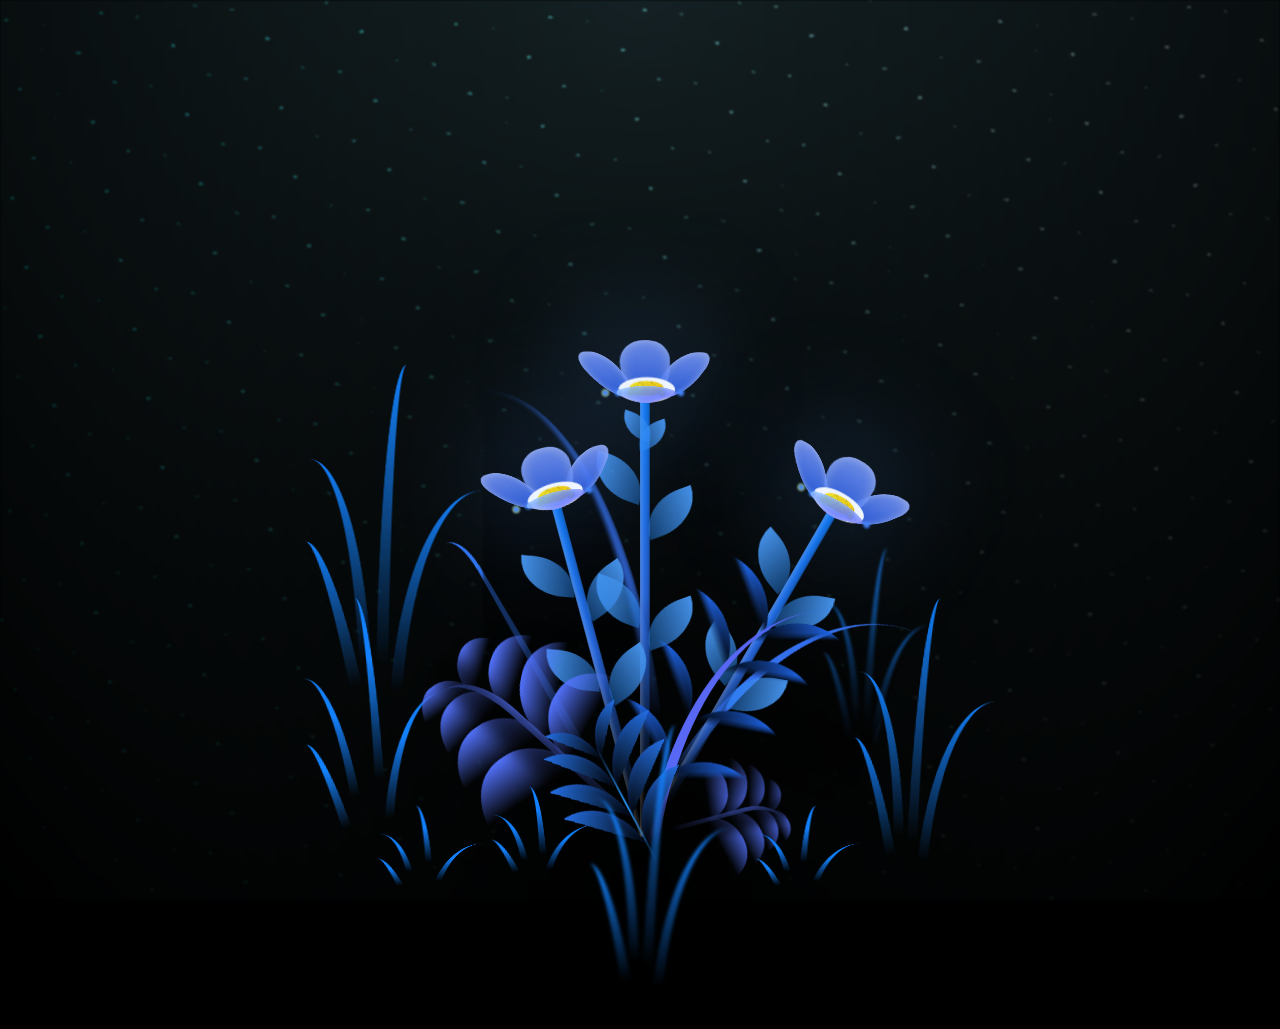
==== index.html @ fd5d9a5a "upload web" ====
<!DOCTYPE html>
<html lang="en">
<head>
    <meta charset="UTF-8">
    <meta name="viewport" content="width=device-width, initial-scale=1.0">
    <title>Flower Animation</title>
    <link rel="stylesheet" href="style.css">
</head>
<body class="not-loaded">
        <div class="night"></div>
        <div class="flowers">
          <div class="flower flower--1">
            <div class="flower__leafs flower__leafs--1">
              <div class="flower__leaf flower__leaf--1"></div>
              <div class="flower__leaf flower__leaf--2"></div>
              <div class="flower__leaf flower__leaf--3"></div>
              <div class="flower__leaf flower__leaf--4"></div>
              

              <div class="flower__white-circle"></div>
      
              <div class="flower__light flower__light--1"></div>
              <div class="flower__light flower__light--2"></div>
              <div class="flower__light flower__light--3"></div>
              <div class="flower__light flower__light--4"></div>
              <div class="flower__light flower__light--5"></div>
              <div class="flower__light flower__light--6"></div>
              <div class="flower__light flower__light--7"></div>
              <div class="flower__light flower__light--8"></div>
      
            </div>
            <div class="flower__line">
              <div class="flower__line__leaf flower__line__leaf--1"></div>
              <div class="flower__line__leaf flower__line__leaf--2"></div>
              <div class="flower__line__leaf flower__line__leaf--3"></div>
              <div class="flower__line__leaf flower__line__leaf--4"></div>
              <div class="flower__line__leaf flower__line__leaf--5"></div>
              <div class="flower__line__leaf flower__line__leaf--6"></div>
            </div>
          </div>
      
          <div class="flower flower--2">
            <div class="flower__leafs flower__leafs--2">
              <div class="flower__leaf flower__leaf--1"></div>
              <div class="flower__leaf flower__leaf--2"></div>
              <div class="flower__leaf flower__leaf--3"></div>
              <div class="flower__leaf flower__leaf--4"></div>
              <div class="flower__white-circle"></div>
      
              <div class="flower__light flower__light--1"></div>
              <div class="flower__light flower__light--2"></div>
              <div class="flower__light flower__light--3"></div>
              <div class="flower__light flower__light--4"></div>
              <div class="flower__light flower__light--5"></div>
              <div class="flower__light flower__light--6"></div>
              <div class="flower__light flower__light--7"></div>
              <div class="flower__light flower__light--8"></div>
      
            </div>
            <div class="flower__line">
              <div class="flower__line__leaf flower__line__leaf--1"></div>
              <div class="flower__line__leaf flower__line__leaf--2"></div>
              <div class="flower__line__leaf flower__line__leaf--3"></div>
              <div class="flower__line__leaf flower__line__leaf--4"></div>
            </div>
          </div>
      
          <div class="flower flower--3">
            <div class="flower__leafs flower__leafs--3">
              <div class="flower__leaf flower__leaf--1"></div>
              <div class="flower__leaf flower__leaf--2"></div>
              <div class="flower__leaf flower__leaf--3"></div>
              <div class="flower__leaf flower__leaf--4"></div>
              <div class="flower__white-circle"></div>
      
              <div class="flower__light flower__light--1"></div>
              <div class="flower__light flower__light--2"></div>
              <div class="flower__light flower__light--3"></div>
              <div class="flower__light flower__light--4"></div>
              <div class="flower__light flower__light--5"></div>
              <div class="flower__light flower__light--6"></div>
              <div class="flower__light flower__light--7"></div>
              <div class="flower__light flower__light--8"></div>
      
            </div>
            <div class="flower__line">
              <div class="flower__line__leaf flower__line__leaf--1"></div>
              <div class="flower__line__leaf flower__line__leaf--2"></div>
              <div class="flower__line__leaf flower__line__leaf--3"></div>
              <div class="flower__line__leaf flower__line__leaf--4"></div>
            </div>
          </div>
      
          <div class="grow-ans" style="--d:1.2s">
            <div class="flower__g-long">
              <div class="flower__g-long__top"></div>
              <div class="flower__g-long__bottom"></div>
            </div>
          </div>
      
          <div class="growing-grass">
            <div class="flower__grass flower__grass--1">
              <div class="flower__grass--top"></div>
              <div class="flower__grass--bottom"></div>
              <div class="flower__grass__leaf flower__grass__leaf--1"></div>
              <div class="flower__grass__leaf flower__grass__leaf--2"></div>
              <div class="flower__grass__leaf flower__grass__leaf--3"></div>
              <div class="flower__grass__leaf flower__grass__leaf--4"></div>
              <div class="flower__grass__leaf flower__grass__leaf--5"></div>
              <div class="flower__grass__leaf flower__grass__leaf--6"></div>
              <div class="flower__grass__leaf flower__grass__leaf--7"></div>
              <div class="flower__grass__leaf flower__grass__leaf--8"></div>
              <div class="flower__grass__overlay"></div>
            </div>
          </div>
      
          <div class="growing-grass">
            <div class="flower__grass flower__grass--2">
              <div class="flower__grass--top"></div>
              <div class="flower__grass--bottom"></div>
              <div class="flower__grass__leaf flower__grass__leaf--1"></div>
              <div class="flower__grass__leaf flower__grass__leaf--2"></div>
              <div class="flower__grass__leaf flower__grass__leaf--3"></div>
              <div class="flower__grass__leaf flower__grass__leaf--4"></div>
              <div class="flower__grass__leaf flower__grass__leaf--5"></div>
              <div class="flower__grass__leaf flower__grass__leaf--6"></div>
              <div class="flower__grass__leaf flower__grass__leaf--7"></div>
              <div class="flower__grass__leaf flower__grass__leaf--8"></div>
              <div class="flower__grass__overlay"></div>
            </div>
          </div>
      
          <div class="grow-ans" style="--d:2.4s">
            <div class="flower__g-right flower__g-right--1">
              <div class="leaf"></div>
            </div>
          </div>
      
          <div class="grow-ans" style="--d:2.8s">
            <div class="flower__g-right flower__g-right--2">
              <div class="leaf"></div>
            </div>
          </div>
      
          <div class="grow-ans" style="--d:2.8s">
            <div class="flower__g-front">
              <div class="flower__g-front__leaf-wrapper flower__g-front__leaf-wrapper--1">
                <div class="flower__g-front__leaf"></div>
              </div>
              <div class="flower__g-front__leaf-wrapper flower__g-front__leaf-wrapper--2">
                <div class="flower__g-front__leaf"></div>
              </div>
              <div class="flower__g-front__leaf-wrapper flower__g-front__leaf-wrapper--3">
                <div class="flower__g-front__leaf"></div>
              </div>
              <div class="flower__g-front__leaf-wrapper flower__g-front__leaf-wrapper--4">
                <div class="flower__g-front__leaf"></div>
              </div>
              <div class="flower__g-front__leaf-wrapper flower__g-front__leaf-wrapper--5">
                <div class="flower__g-front__leaf"></div>
              </div>
              <div class="flower__g-front__leaf-wrapper flower__g-front__leaf-wrapper--6">
                <div class="flower__g-front__leaf"></div>
              </div>
              <div class="flower__g-front__leaf-wrapper flower__g-front__leaf-wrapper--7">
                <div class="flower__g-front__leaf"></div>
              </div>
              <div class="flower__g-front__leaf-wrapper flower__g-front__leaf-wrapper--8">
                <div class="flower__g-front__leaf"></div>
              </div>
              <div class="flower__g-front__line"></div>
            </div>
          </div>
      
          <div class="grow-ans" style="--d:3.2s">
            <div class="flower__g-fr">
              <div class="leaf"></div>
              <div class="flower__g-fr__leaf flower__g-fr__leaf--1"></div>
              <div class="flower__g-fr__leaf flower__g-fr__leaf--2"></div>
              <div class="flower__g-fr__leaf flower__g-fr__leaf--3"></div>
              <div class="flower__g-fr__leaf flower__g-fr__leaf--4"></div>
              <div class="flower__g-fr__leaf flower__g-fr__leaf--5"></div>
              <div class="flower__g-fr__leaf flower__g-fr__leaf--6"></div>
              <div class="flower__g-fr__leaf flower__g-fr__leaf--7"></div>
              <div class="flower__g-fr__leaf flower__g-fr__leaf--8"></div>
            </div>
          </div>
      
          <div class="long-g long-g--0">
            <div class="grow-ans" style="--d:3s">
              <div class="leaf leaf--0"></div>
            </div>
            <div class="grow-ans" style="--d:2.2s">
              <div class="leaf leaf--1"></div>
            </div>
            <div class="grow-ans" style="--d:3.4s">
              <div class="leaf leaf--2"></div>
            </div>
            <div class="grow-ans" style="--d:3.6s">
              <div class="leaf leaf--3"></div>
            </div>
          </div>
      
          <div class="long-g long-g--1">
            <div class="grow-ans" style="--d:3.6s">
              <div class="leaf leaf--0"></div>
            </div>
            <div class="grow-ans" style="--d:3.8s">
              <div class="leaf leaf--1"></div>
            </div>
            <div class="grow-ans" style="--d:4s">
              <div class="leaf leaf--2"></div>
            </div>
            <div class="grow-ans" style="--d:4.2s">
              <div class="leaf leaf--3"></div>
            </div>
          </div>
      
          <div class="long-g long-g--2">
            <div class="grow-ans" style="--d:4s">
              <div class="leaf leaf--0"></div>
            </div>
            <div class="grow-ans" style="--d:4.2s">
              <div class="leaf leaf--1"></div>
            </div>
            <div class="grow-ans" style="--d:4.4s">
              <div class="leaf leaf--2"></div>
            </div>
            <div class="grow-ans" style="--d:4.6s">
              <div class="leaf leaf--3"></div>
            </div>
          </div>
      
          <div class="long-g long-g--3">
            <div class="grow-ans" style="--d:4s">
              <div class="leaf leaf--0"></div>
            </div>
            <div class="grow-ans" style="--d:4.2s">
              <div class="leaf leaf--1"></div>
            </div>
            <div class="grow-ans" style="--d:3s">
              <div class="leaf leaf--2"></div>
            </div>
            <div class="grow-ans" style="--d:3.6s">
              <div class="leaf leaf--3"></div>
            </div>
          </div>
      
          <div class="long-g long-g--4">
            <div class="grow-ans" style="--d:4s">
              <div class="leaf leaf--0"></div>
            </div>
            <div class="grow-ans" style="--d:4.2s">
              <div class="leaf leaf--1"></div>
            </div>
            <div class="grow-ans" style="--d:3s">
              <div class="leaf leaf--2"></div>
            </div>
            <div class="grow-ans" style="--d:3.6s">
              <div class="leaf leaf--3"></div>
            </div>
          </div>
      
          <div class="long-g long-g--5">
            <div class="grow-ans" style="--d:4s">
              <div class="leaf leaf--0"></div>
            </div>
            <div class="grow-ans" style="--d:4.2s">
              <div class="leaf leaf--1"></div>
            </div>
            <div class="grow-ans" style="--d:3s">
              <div class="leaf leaf--2"></div>
            </div>
            <div class="grow-ans" style="--d:3.6s">
              <div class="leaf leaf--3"></div>
            </div>
          </div>
      
          <div class="long-g long-g--6">
            <div class="grow-ans" style="--d:4.2s">
              <div class="leaf leaf--0"></div>
            </div>
            <div class="grow-ans" style="--d:4.4s">
              <div class="leaf leaf--1"></div>
            </div>
            <div class="grow-ans" style="--d:4.6s">
              <div class="leaf leaf--2"></div>
            </div>
            <div class="grow-ans" style="--d:4.8s">
              <div class="leaf leaf--3"></div>
            </div>
          </div>
      
          <div class="long-g long-g--7">
            <div class="grow-ans" style="--d:3s">
              <div class="leaf leaf--0"></div>
            </div>
            <div class="grow-ans" style="--d:3.2s">
              <div class="leaf leaf--1"></div>
            </div>
            <div class="grow-ans" style="--d:3.5s">
              <div class="leaf leaf--2"></div>
            </div>
            <div class="grow-ans" style="--d:3.6s">
              <div class="leaf leaf--3"></div>
            </div>
          </div>
        </div>
        <script src="java.js"></script>
</body>
</html>
---- style.css ----
*,
*::after,
*::before {
  padding: 0;
  margin: 0;
  box-sizing: border-box;
}

:root {
  --dark-color: #000;
}

body {
  display: flex;
  align-items: flex-end;
  justify-content: center;
  min-height: 100vh;
  background-color: var(--dark-color);
  overflow: hidden;
  perspective: 1000px;
}


.night {
  position: fixed;
  left: 50%;
  top: 0;
  transform: translateX(-50%);
  width: 100%;
  height: 100%;
  filter: blur(0.1vmin);
  background-image: radial-gradient(ellipse at top, transparent 0%, var(--dark-color)), radial-gradient(ellipse at bottom, var(--dark-color), rgba(145, 233, 255, 0.2)), repeating-linear-gradient(220deg, black 0px, black 19px, transparent 19px, transparent 22px), repeating-linear-gradient(189deg, black 0px, black 19px, transparent 19px, transparent 22px), repeating-linear-gradient(148deg, black 0px, black 19px, transparent 19px, transparent 22px), linear-gradient(90deg, #00fffa, #f0f0f0);
}
.flowers {
  position: relative;
  transform: scale(0.7);
}

.flower {
  position: absolute;
  bottom: 10vmin;
  transform-origin: bottom center;
  z-index: 10;
  --fl-speed: 0.8s;
}
.flower--1 {
  animation: moving-flower-1 4s linear infinite;
}
.flower--1 .flower__line {
  height: 70vmin;
  animation-delay: 0.3s;
}
.flower--1 .flower__line__leaf--1 {
  animation: blooming-leaf-right var(--fl-speed) 1.6s backwards;
}
.flower--1 .flower__line__leaf--2 {
  animation: blooming-leaf-right var(--fl-speed) 1.4s backwards;
}
.flower--1 .flower__line__leaf--3 {
  animation: blooming-leaf-left var(--fl-speed) 1.2s backwards;
}
.flower--1 .flower__line__leaf--4 {
  animation: blooming-leaf-left var(--fl-speed) 1s backwards;
}
.flower--1 .flower__line__leaf--5 {
  animation: blooming-leaf-right var(--fl-speed) 1.8s backwards;
}
.flower--1 .flower__line__leaf--6 {
  animation: blooming-leaf-left var(--fl-speed) 2s backwards;
}
.flower--2 {
  left: 50%;
  transform: rotate(30deg);
  animation: moving-flower-2 4s linear infinite;
}
.flower--2 .flower__line {
  height: 60vmin;
  animation-delay: 0.8s;
}
.flower--2 .flower__line__leaf--1 {
  animation: blooming-leaf-right var(--fl-speed) 1.9s backwards;
}
.flower--2 .flower__line__leaf--2 {
  animation: blooming-leaf-right var(--fl-speed) 1.7s backwards;
}
.flower--2 .flower__line__leaf--3 {
  animation: blooming-leaf-left var(--fl-speed) 1.5s backwards;
}
.flower--2 .flower__line__leaf--4 {
  animation: blooming-leaf-left var(--fl-speed) 1.3s backwards;
}
.flower--3 {
  left: 50%;
  transform: rotate(-15deg);
  animation: moving-flower-3 4s linear infinite;
}
.flower--3 .flower__line {
  animation-delay: 0.9s;
}
.flower--3 .flower__line__leaf--1 {
  animation: blooming-leaf-right var(--fl-speed) 2.5s backwards;
}
.flower--3 .flower__line__leaf--2 {
  animation: blooming-leaf-right var(--fl-speed) 2.3s backwards;
}
.flower--3 .flower__line__leaf--3 {
  animation: blooming-leaf-left var(--fl-speed) 2.1s backwards;
}
.flower--3 .flower__line__leaf--4 {
  animation: blooming-leaf-left var(--fl-speed) 1.9s backwards;
}
.flower__leafs {
  position: relative;
  animation: blooming-flower 2s backwards;
}
.flower__leafs--1 {
  animation-delay: 1.1s;
}
.flower__leafs--2 {
  animation-delay: 1.4s;
}
.flower__leafs--3 {
  animation-delay: 1.7s;
}
.flower__leafs::after {
  content: "";
  position: absolute;
  left: 0;
  top: 0;
  transform: translate(-50%, -100%);
  width: 8vmin;
  height: 8vmin;
  background-color: #5192f5;
  filter: blur(10vmin);
}
.flower__leaf {
  position: absolute;
  bottom: 0;
  left: 50%;
  width: 8vmin;
  height: 11vmin;
  border-radius: 51% 49% 47% 53%/44% 45% 55% 69%;
  background-color: #5c59ff;
  background-image: linear-gradient(to top, #275ae6, #7b99fd);
  transform-origin: bottom center;
  opacity: 0.9;
  box-shadow: inset 0 0 2vmin rgba(255, 255, 255, 0.5);
}
.flower__leaf--1 {
  transform: translate(-10%, 1%) rotateY(40deg) rotateX(-50deg);
}
.flower__leaf--2 {
  transform: translate(-50%, -4%) rotateX(40deg);
}
.flower__leaf--3 {
  transform: translate(-90%, 0%) rotateY(45deg) rotateX(50deg);
}
.flower__leaf--4 {
  width: 8vmin;
  height: 8vmin;
  transform-origin: bottom left;
  border-radius: 4vmin 10vmin 4vmin 4vmin;
  transform: translate(0%, 18%) rotateX(70deg) rotate(-43deg);
  background-image: linear-gradient(to top, #535fff, #73aefc);
  z-index: 1;
  opacity: 0.8;
}
.flower__white-circle {
  position: absolute;
  left: -3.5vmin;
  top: -3vmin;
  width: 9vmin;
  height: 4vmin;
  border-radius: 50%;
  background-color: #fff;
}
.flower__white-circle::after {
  content: "";
  position: absolute;
  left: 50%;
  top: 45%;
  transform: translate(-50%, -50%);
  width: 60%;
  height: 60%;
  border-radius: inherit;
  background-image: repeating-linear-gradient(135deg, rgba(0, 0, 0, 0.03) 0px, rgba(0, 0, 0, 0.03) 1px, transparent 1px, transparent 12px), repeating-linear-gradient(45deg, rgba(0, 0, 0, 0.03) 0px, rgba(0, 0, 0, 0.03) 1px, transparent 1px, transparent 12px), repeating-linear-gradient(67.5deg, rgba(0, 0, 0, 0.03) 0px, rgba(0, 0, 0, 0.03) 1px, transparent 1px, transparent 12px), repeating-linear-gradient(135deg, rgba(0, 0, 0, 0.03) 0px, rgba(0, 0, 0, 0.03) 1px, transparent 1px, transparent 12px), repeating-linear-gradient(45deg, rgba(0, 0, 0, 0.03) 0px, rgba(0, 0, 0, 0.03) 1px, transparent 1px, transparent 12px), repeating-linear-gradient(112.5deg, rgba(0, 0, 0, 0.03) 0px, rgba(0, 0, 0, 0.03) 1px, transparent 1px, transparent 12px), repeating-linear-gradient(112.5deg, rgba(0, 0, 0, 0.03) 0px, rgba(0, 0, 0, 0.03) 1px, transparent 1px, transparent 12px), repeating-linear-gradient(45deg, rgba(0, 0, 0, 0.03) 0px, rgba(0, 0, 0, 0.03) 1px, transparent 1px, transparent 12px), repeating-linear-gradient(22.5deg, rgba(0, 0, 0, 0.03) 0px, rgba(0, 0, 0, 0.03) 1px, transparent 1px, transparent 12px), repeating-linear-gradient(45deg, rgba(0, 0, 0, 0.03) 0px, rgba(0, 0, 0, 0.03) 1px, transparent 1px, transparent 12px), repeating-linear-gradient(22.5deg, rgba(0, 0, 0, 0.03) 0px, rgba(0, 0, 0, 0.03) 1px, transparent 1px, transparent 12px), repeating-linear-gradient(135deg, rgba(0, 0, 0, 0.03) 0px, rgba(0, 0, 0, 0.03) 1px, transparent 1px, transparent 12px), repeating-linear-gradient(157.5deg, rgba(0, 0, 0, 0.03) 0px, rgba(0, 0, 0, 0.03) 1px, transparent 1px, transparent 12px), repeating-linear-gradient(67.5deg, rgba(0, 0, 0, 0.03) 0px, rgba(0, 0, 0, 0.03) 1px, transparent 1px, transparent 12px), repeating-linear-gradient(67.5deg, rgba(0, 0, 0, 0.03) 0px, rgba(0, 0, 0, 0.03) 1px, transparent 1px, transparent 12px), linear-gradient(90deg, #ffeb12, #ffce00);
}
.flower__line {
  height: 55vmin;
  width: 1.5vmin;
  background-image: linear-gradient(to left, rgba(0, 0, 0, 0.2), transparent, rgba(255, 255, 255, 0.2)), linear-gradient(to top, transparent 10%, #2866da, #0d77f1);
  box-shadow: inset 0 0 2px rgba(0, 0, 0, 0.5);
  animation: grow-flower-tree 4s backwards;
}
.flower__line__leaf {
  --w: 7vmin;
  --h: calc(var(--w) + 2vmin);
  position: absolute;
  top: 20%;
  left: 90%;
  width: var(--w);
  height: var(--h);
  border-top-right-radius: var(--h);
  border-bottom-left-radius: var(--h);
  background-image: linear-gradient(to top, rgba(36, 137, 252, 0.4), #4490e7);
}
.flower__line__leaf--1 {
  transform: rotate(70deg) rotateY(30deg);
}
.flower__line__leaf--2 {
  top: 45%;
  transform: rotate(70deg) rotateY(30deg);
}
.flower__line__leaf--3, .flower__line__leaf--4, .flower__line__leaf--6 {
  border-top-right-radius: 0;
  border-bottom-left-radius: 0;
  border-top-left-radius: var(--h);
  border-bottom-right-radius: var(--h);
  left: -460%;
  top: 12%;
  transform: rotate(-70deg) rotateY(30deg);
}
.flower__line__leaf--4 {
  top: 40%;
}
.flower__line__leaf--5 {
  top: 0;
  transform-origin: left;
  transform: rotate(70deg) rotateY(30deg) scale(0.6);
}
.flower__line__leaf--6 {
  top: -2%;
  left: -450%;
  transform-origin: right;
  transform: rotate(-70deg) rotateY(30deg) scale(0.6);
}
.flower__light {
  position: absolute;
  bottom: 0vmin;
  width: 1vmin;
  height: 1vmin;
  background-color: #fffb00;
  border-radius: 50%;
  filter: blur(0.2vmin);
  animation: light-ans 4s linear infinite backwards;
}
.flower__light:nth-child(odd) {
  background-color: #4182fa;
}
.flower__light--1 {
  left: -2vmin;
  animation-delay: 1s;
}
.flower__light--2 {
  left: 3vmin;
  animation-delay: 0.5s;
}
.flower__light--3 {
  left: -6vmin;
  animation-delay: 0.3s;
}
.flower__light--4 {
  left: 6vmin;
  animation-delay: 0.9s;
}
.flower__light--5 {
  left: -1vmin;
  animation-delay: 1.5s;
}
.flower__light--6 {
  left: -4vmin;
  animation-delay: 3s;
}
.flower__light--7 {
  left: 3vmin;
  animation-delay: 2s;
}
.flower__light--8 {
  left: -6vmin;
  animation-delay: 3.5s;
}
.flower__grass {
  --c: #5272fd;
  --line-w: 1.5vmin;
  position: absolute;
  bottom: 12vmin;
  left: -7vmin;
  display: flex;
  flex-direction: column;
  align-items: flex-end;
  z-index: 20;
  transform-origin: bottom center;
  transform: rotate(-48deg) rotateY(40deg);
}
.flower__grass--1 {
  animation: moving-grass 2s linear infinite;
}
.flower__grass--2 {
  left: 2vmin;
  bottom: 10vmin;
  transform: scale(0.5) rotate(75deg) rotateX(10deg) rotateY(-200deg);
  opacity: 0.8;
  z-index: 0;
  animation: moving-grass--2 1.5s linear infinite;
}
.flower__grass--top {
  width: 7vmin;
  height: 10vmin;
  border-top-right-radius: 100%;
  border-right: var(--line-w) solid var(--c);
  transform-origin: bottom center;
  transform: rotate(-2deg);
}
.flower__grass--bottom {
  margin-top: -2px;
  width: var(--line-w);
  height: 25vmin;
  background-image: linear-gradient(to top, transparent, var(--c));
}
.flower__grass__leaf {
  --size: 10vmin;
  position: absolute;
  width: calc(var(--size) * 2.1);
  height: var(--size);
  border-top-left-radius: var(--size);
  border-top-right-radius: var(--size);
  background-image: linear-gradient(to top, transparent, transparent 30%, var(--c));
  z-index: 100;
}
.flower__grass__leaf--1 {
  top: -6%;
  left: 30%;
  --size: 6vmin;
  transform: rotate(-20deg);
  animation: growing-grass-ans--1 2s 2.6s backwards;
}
@keyframes growing-grass-ans--1 {
  0% {
    transform-origin: bottom left;
    transform: rotate(-20deg) scale(0);
  }
}
.flower__grass__leaf--2 {
  top: -5%;
  left: -110%;
  --size: 6vmin;
  transform: rotate(10deg);
  animation: growing-grass-ans--2 2s 2.4s linear backwards;
}
@keyframes growing-grass-ans--2 {
  0% {
    transform-origin: bottom right;
    transform: rotate(10deg) scale(0);
  }
}
.flower__grass__leaf--3 {
  top: 5%;
  left: 60%;
  --size: 8vmin;
  transform: rotate(-18deg) rotateX(-20deg);
  animation: growing-grass-ans--3 2s 2.2s linear backwards;
}
@keyframes growing-grass-ans--3 {
  0% {
    transform-origin: bottom left;
    transform: rotate(-18deg) rotateX(-20deg) scale(0);
  }
}
.flower__grass__leaf--4 {
  top: 6%;
  left: -135%;
  --size: 8vmin;
  transform: rotate(2deg);
  animation: growing-grass-ans--4 2s 2s linear backwards;
}
@keyframes growing-grass-ans--4 {
  0% {
    transform-origin: bottom right;
    transform: rotate(2deg) scale(0);
  }
}
.flower__grass__leaf--5 {
  top: 20%;
  left: 60%;
  --size: 10vmin;
  transform: rotate(-24deg) rotateX(-20deg);
  animation: growing-grass-ans--5 2s 1.8s linear backwards;
}
@keyframes growing-grass-ans--5 {
  0% {
    transform-origin: bottom left;
    transform: rotate(-24deg) rotateX(-20deg) scale(0);
  }
}
.flower__grass__leaf--6 {
  top: 22%;
  left: -180%;
  --size: 10vmin;
  transform: rotate(10deg);
  animation: growing-grass-ans--6 2s 1.6s linear backwards;
}
@keyframes growing-grass-ans--6 {
  0% {
    transform-origin: bottom right;
    transform: rotate(10deg) scale(0);
  }
}
.flower__grass__leaf--7 {
  top: 39%;
  left: 70%;
  --size: 10vmin;
  transform: rotate(-10deg);
  animation: growing-grass-ans--7 2s 1.4s linear backwards;
}
@keyframes growing-grass-ans--7 {
  0% {
    transform-origin: bottom left;
    transform: rotate(-10deg) scale(0);
  }
}
.flower__grass__leaf--8 {
  top: 40%;
  left: -215%;
  --size: 11vmin;
  transform: rotate(10deg);
  animation: growing-grass-ans--8 2s 1.2s linear backwards;
}
@keyframes growing-grass-ans--8 {
  0% {
    transform-origin: bottom right;
    transform: rotate(10deg) scale(0);
  }
}
.flower__grass__overlay {
  position: absolute;
  top: -10%;
  right: 0%;
  width: 100%;
  height: 100%;
  background-color: rgba(0, 0, 0, 0.6);
  filter: blur(1.5vmin);
  z-index: 100;
}
.flower__g-long {
  --w: 2vmin;
  --h: 6vmin;
  --c: #2e73f1;
  position: absolute;
  bottom: 10vmin;
  left: -3vmin;
  transform-origin: bottom center;
  transform: rotate(-30deg) rotateY(-20deg);
  display: flex;
  flex-direction: column;
  align-items: flex-end;
  animation: flower-g-long-ans 3s linear infinite;
}
@keyframes flower-g-long-ans {
  0%, 100% {
    transform: rotate(-30deg) rotateY(-20deg);
  }
  50% {
    transform: rotate(-32deg) rotateY(-20deg);
  }
}
.flower__g-long__top {
  top: calc(var(--h) * -1);
  width: calc(var(--w) + 1vmin);
  height: var(--h);
  border-top-right-radius: 100%;
  border-right: 0.7vmin solid var(--c);
  transform: translate(-0.7vmin, 1vmin);
}
.flower__g-long__bottom {
  width: var(--w);
  height: 50vmin;
  transform-origin: bottom center;
  background-image: linear-gradient(to top, transparent 30%, var(--c));
  box-shadow: inset 0 0 2px rgba(0, 0, 0, 0.5);
  clip-path: polygon(35% 0, 65% 1%, 100% 100%, 0% 100%);
}
.flower__g-right {
  position: absolute;
  bottom: 6vmin;
  left: -2vmin;
  transform-origin: bottom left;
  transform: rotate(20deg);
}
.flower__g-right .leaf {
  width: 30vmin;
  height: 50vmin;
  border-top-left-radius: 100%;
  border-left: 2vmin solid #346fec;
  background-image: linear-gradient(to bottom, transparent, var(--dark-color) 60%);
  mask-image: linear-gradient(to top, transparent 30%, #349ff7 60%);
}
.flower__g-right--1 {
  animation: flower-g-right-ans 2.5s linear infinite;
}
.flower__g-right--2 {
  left: 5vmin;
  transform: rotateY(-180deg);
  animation: flower-g-right-ans--2 3s linear infinite;
}
.flower__g-right--2 .leaf {
  height: 75vmin;
  filter: blur(0.3vmin);
  opacity: 0.8;
}
@keyframes flower-g-right-ans {
  0%, 100% {
    transform: rotate(20deg);
  }
  50% {
    transform: rotate(24deg) rotateX(-20deg);
  }
}
@keyframes flower-g-right-ans--2 {
  0%, 100% {
    transform: rotateY(-180deg) rotate(0deg) rotateX(-20deg);
  }
  50% {
    transform: rotateY(-180deg) rotate(6deg) rotateX(-20deg);
  }
}
.flower__g-front {
  position: absolute;
  bottom: 6vmin;
  left: 2.5vmin;
  z-index: 100;
  transform-origin: bottom center;
  transform: rotate(-28deg) rotateY(30deg) scale(1.04);
  animation: flower__g-front-ans 2s linear infinite;
}
@keyframes flower__g-front-ans {
  0%, 100% {
    transform: rotate(-28deg) rotateY(30deg) scale(1.04);
  }
  50% {
    transform: rotate(-35deg) rotateY(40deg) scale(1.04);
  }
}
.flower__g-front__line {
  width: 0.3vmin;
  height: 20vmin;
  background-image: linear-gradient(to top, transparent, #2390f5, transparent 100%);
  position: relative;
}
.flower__g-front__leaf-wrapper {
  position: absolute;
  top: 0;
  left: 0;
  transform-origin: bottom left;
  transform: rotate(10deg);
}
.flower__g-front__leaf-wrapper:nth-child(even) {
  left: 0vmin;
  transform: rotateY(-180deg) rotate(5deg);
  animation: flower__g-front__leaf-left-ans 1s ease-in backwards;
}
.flower__g-front__leaf-wrapper:nth-child(odd) {
  animation: flower__g-front__leaf-ans 1s ease-in backwards;
}
.flower__g-front__leaf-wrapper--1 {
  top: -8vmin;
  transform: scale(0.7);
  animation: flower__g-front__leaf-ans 1s 5.5s ease-in backwards !important;
}
.flower__g-front__leaf-wrapper--2 {
  top: -8vmin;
  transform: rotateY(-180deg) scale(0.7) !important;
  animation: flower__g-front__leaf-left-ans-2 1s 4.6s ease-in backwards !important;
}
.flower__g-front__leaf-wrapper--3 {
  top: -3vmin;
  animation: flower__g-front__leaf-ans 1s 4.6s ease-in backwards;
}
.flower__g-front__leaf-wrapper--4 {
  top: -3vmin;
  transform: rotateY(-180deg) scale(0.9) !important;
  animation: flower__g-front__leaf-left-ans-2 1s 4.6s ease-in backwards !important;
}
@keyframes flower__g-front__leaf-left-ans-2 {
  0% {
    transform: rotateY(-180deg) scale(0);
  }
}
.flower__g-front__leaf-wrapper--5, .flower__g-front__leaf-wrapper--6 {
  top: 2vmin;
}
.flower__g-front__leaf-wrapper--7, .flower__g-front__leaf-wrapper--8 {
  top: 6.5vmin;
}
.flower__g-front__leaf-wrapper--2 {
  animation-delay: 5.2s !important;
}
.flower__g-front__leaf-wrapper--3 {
  animation-delay: 4.9s !important;
}
.flower__g-front__leaf-wrapper--5 {
  animation-delay: 4.3s !important;
}
.flower__g-front__leaf-wrapper--6 {
  animation-delay: 4.1s !important;
}
.flower__g-front__leaf-wrapper--7 {
  animation-delay: 3.8s !important;
}
.flower__g-front__leaf-wrapper--8 {
  animation-delay: 3.5s !important;
}
@keyframes flower__g-front__leaf-ans {
  0% {
    transform: rotate(10deg) scale(0);
  }
}
@keyframes flower__g-front__leaf-left-ans {
  0% {
    transform: rotateY(-180deg) rotate(5deg) scale(0);
  }
}
.flower__g-front__leaf {
  width: 10vmin;
  height: 10vmin;
  border-radius: 100% 0% 0% 100%/100% 100% 0% 0%;
  box-shadow: inset 0 2px 1vmin rgba(44, 93, 252, 0.2);
  background-image: linear-gradient(to bottom left, transparent, var(--dark-color)), linear-gradient(to bottom right, #2471e4 50%, transparent 50%, transparent);
  -webkit-mask-image: linear-gradient(to bottom right, #2376f1 50%, transparent 50%, transparent);
  mask-image: linear-gradient(to bottom right, #3063f0 50%, transparent 50%, transparent);
}
.flower__g-fr {
  position: absolute;
  bottom: -4vmin;
  left: vmin;
  transform-origin: bottom left;
  z-index: 10;
  animation: flower__g-fr-ans 2s linear infinite;
}
@keyframes flower__g-fr-ans {
  0%, 100% {
    transform: rotate(2deg);
  }
  50% {
    transform: rotate(4deg);
  }
}
.flower__g-fr .leaf {
  width: 30vmin;
  height: 50vmin;
  border-top-left-radius: 100%;
  border-left: 2vmin solid #5868f5;
  mask-image: linear-gradient(to top, transparent 25%, #2473eb 50%);
  position: relative;
  z-index: 1;
}
.flower__g-fr__leaf {
  position: absolute;
  top: 0;
  left: 0;
  width: 10vmin;
  height: 10vmin;
  border-radius: 100% 0% 0% 100%/100% 100% 0% 0%;
  box-shadow: inset 0 2px 1vmin rgba(29, 108, 255, 0.2);
  background-image: linear-gradient(to bottom left, transparent, var(--dark-color) 98%), linear-gradient(to bottom right, #2370ff 45%, transparent 50%, transparent);
  mask-image: linear-gradient(135deg, #2155ff 40%, transparent 50%, transparent);
}
.flower__g-fr__leaf--1 {
  left: 20vmin;
  transform: rotate(45deg);
  animation: flower__g-fr-leaft-ans-1 0.5s 5.2s linear backwards;
}
@keyframes flower__g-fr-leaft-ans-1 {
  0% {
    transform-origin: left;
    transform: rotate(45deg) scale(0);
  }
}
.flower__g-fr__leaf--2 {
  left: 12vmin;
  top: -7vmin;
  transform: rotate(25deg) rotateY(-180deg);
  animation: flower__g-fr-leaft-ans-6 0.5s 5s linear backwards;
}
.flower__g-fr__leaf--3 {
  left: 15vmin;
  top: 6vmin;
  transform: rotate(55deg);
  animation: flower__g-fr-leaft-ans-5 0.5s 4.8s linear backwards;
}
.flower__g-fr__leaf--4 {
  left: 6vmin;
  top: -2vmin;
  transform: rotate(25deg) rotateY(-180deg);
  animation: flower__g-fr-leaft-ans-6 0.5s 4.6s linear backwards;
}
.flower__g-fr__leaf--5 {
  left: 10vmin;
  top: 14vmin;
  transform: rotate(55deg);
  animation: flower__g-fr-leaft-ans-5 0.5s 4.4s linear backwards;
}
@keyframes flower__g-fr-leaft-ans-5 {
  0% {
    transform-origin: left;
    transform: rotate(55deg) scale(0);
  }
}
.flower__g-fr__leaf--6 {
  left: 0vmin;
  top: 6vmin;
  transform: rotate(25deg) rotateY(-180deg);
  animation: flower__g-fr-leaft-ans-6 0.5s 4.2s linear backwards;
}
@keyframes flower__g-fr-leaft-ans-6 {
  0% {
    transform-origin: right;
    transform: rotate(25deg) rotateY(-180deg) scale(0);
  }
}
.flower__g-fr__leaf--7 {
  left: 5vmin;
  top: 22vmin;
  transform: rotate(45deg);
  animation: flower__g-fr-leaft-ans-7 0.5s 4s linear backwards;
}
@keyframes flower__g-fr-leaft-ans-7 {
  0% {
    transform-origin: left;
    transform: rotate(45deg) scale(0);
  }
}
.flower__g-fr__leaf--8 {
  left: -4vmin;
  top: 15vmin;
  transform: rotate(15deg) rotateY(-180deg);
  animation: flower__g-fr-leaft-ans-8 0.5s 3.8s linear backwards;
}
@keyframes flower__g-fr-leaft-ans-8 {
  0% {
    transform-origin: right;
    transform: rotate(15deg) rotateY(-180deg) scale(0);
  }
}

.long-g {
  position: absolute;
  bottom: 25vmin;
  left: -42vmin;
  transform-origin: bottom left;
}
.long-g--1 {
  bottom: 0vmin;
  transform: scale(0.8) rotate(-5deg);
}
.long-g--1 .leaf {
mask-image: linear-gradient(to top, transparent 40%, #2b83f7 80%) !important;
}
.long-g--1 .leaf--1 {
  --w: 5vmin;
  --h: 60vmin;
  left: -2vmin;
  transform: rotate(3deg) rotateY(-180deg);
}
.long-g--2, .long-g--3 {
  bottom: -3vmin;
  left: -35vmin;
  transform-origin: center;
  transform: scale(0.6) rotateX(60deg);
}
.long-g--2 .leaf, .long-g--3 .leaf {
  mask-image: linear-gradient(to top, transparent 50%, #2e9ffc 80%) !important;
}
.long-g--2 .leaf--1, .long-g--3 .leaf--1 {
  left: -1vmin;
  transform: rotateY(-180deg);
}
.long-g--3 {
  left: -17vmin;
  bottom: 0vmin;
}
.long-g--3 .leaf {
  mask-image: linear-gradient(to top, transparent 40%, #21a6ff 80%) !important;
}
.long-g--4 {
  left: 25vmin;
  bottom: -3vmin;
  transform-origin: center;
  transform: scale(0.6) rotateX(60deg);
}
.long-g--4 .leaf {
  mask-image: linear-gradient(to top, transparent 50%, #3876fd 80%) !important;
}
.long-g--5 {
  left: 42vmin;
  bottom: 0vmin;
  transform: scale(0.8) rotate(2deg);
}
.long-g--6 {
  left: 0vmin;
  bottom: -20vmin;
  z-index: 100;
  filter: blur(0.3vmin);
  transform: scale(0.8) rotate(2deg);
}
.long-g--7 {
  left: 35vmin;
  bottom: 20vmin;
  z-index: -1;
  filter: blur(0.3vmin);
  transform: scale(0.6) rotate(2deg);
  opacity: 0.7;
}
.long-g .leaf {
  --w: 15vmin;
  --h: 40vmin;
  --c: #1381fd;
  position: absolute;
  bottom: 0;
  width: var(--w);
  height: var(--h);
  border-top-left-radius: 100%;
  border-left: 2vmin solid var(--c);
  mask-image: linear-gradient(to top, transparent 20%, var(--dark-color));
  transform-origin: bottom center;
}
.long-g .leaf--0 {
  left: 2vmin;
  animation: leaf-ans-1 4s linear infinite;
}
.long-g .leaf--1 {
  --w: 5vmin;
  --h: 60vmin;
  animation: leaf-ans-1 4s linear infinite;
}
.long-g .leaf--2 {
  --w: 10vmin;
  --h: 40vmin;
  left: -0.5vmin;
  bottom: 5vmin;
  transform-origin: bottom left;
  transform: rotateY(-180deg);
  animation: leaf-ans-2 3s linear infinite;
}
.long-g .leaf--3 {
  --w: 5vmin;
  --h: 30vmin;
  left: -1vmin;
  bottom: 3.2vmin;
  transform-origin: bottom left;
  transform: rotate(-10deg) rotateY(-180deg);
  animation: leaf-ans-3 3s linear infinite;
}

@keyframes leaf-ans-1 {
  0%, 100% {
    transform: rotate(-5deg) scale(1);
  }
  50% {
    transform: rotate(5deg) scale(1.1);
  }
}
@keyframes leaf-ans-2 {
  0%, 100% {
    transform: rotateY(-180deg) rotate(5deg);
  }
  50% {
    transform: rotateY(-180deg) rotate(0deg) scale(1.1);
  }
}
@keyframes leaf-ans-3 {
  0%, 100% {
    transform: rotate(-10deg) rotateY(-180deg);
  }
  50% {
    transform: rotate(-20deg) rotateY(-180deg);
  }
}
.grow-ans {
  animation: grow-ans 2s var(--d) backwards;
}

@keyframes grow-ans {
  0% {
    transform: scale(0);
    opacity: 0;
  }
}
@keyframes light-ans {
  0% {
    opacity: 0;
    transform: translateY(0vmin);
  }
  25% {
    opacity: 1;
    transform: translateY(-5vmin) translateX(-2vmin);
  }
  50% {
    opacity: 1;
    transform: translateY(-15vmin) translateX(2vmin);
    filter: blur(0.2vmin);
  }
  75% {
    transform: translateY(-20vmin) translateX(-2vmin);
    filter: blur(0.2vmin);
  }
  100% {
    transform: translateY(-30vmin);
    opacity: 0;
    filter: blur(1vmin);
  }
}
@keyframes moving-flower-1 {
  0%, 100% {
    transform: rotate(2deg);
  }
  50% {
    transform: rotate(-2deg);
  }
}
@keyframes moving-flower-2 {
  0%, 100% {
    transform: rotate(18deg);
  }
  50% {
    transform: rotate(14deg);
  }
}
@keyframes moving-flower-3 {
  0%, 100% {
    transform: rotate(-18deg);
  }
  50% {
    transform: rotate(-20deg) rotateY(-10deg);
  }
}
@keyframes blooming-leaf-right {
  0% {
    transform-origin: left;
    transform: rotate(70deg) rotateY(30deg) scale(0);
  }
}
@keyframes blooming-leaf-left {
  0% {
    transform-origin: right;
    transform: rotate(-70deg) rotateY(30deg) scale(0);
  }
}
@keyframes grow-flower-tree {
  0% {
    height: 0;
    border-radius: 1vmin;
  }
}
@keyframes blooming-flower {
  0% {
    transform: scale(0);
  }
}
@keyframes moving-grass {
  0%, 100% {
    transform: rotate(-48deg) rotateY(40deg);
  }
  50% {
    transform: rotate(-50deg) rotateY(40deg);
  }
}
@keyframes moving-grass--2 {
  0%, 100% {
    transform: scale(0.5) rotate(75deg) rotateX(10deg) rotateY(-200deg);
  }
  50% {
    transform: scale(0.5) rotate(79deg) rotateX(10deg) rotateY(-200deg);
  }
}
.growing-grass {
  animation: growing-grass-ans 1s 2s backwards;
}

@keyframes growing-grass-ans {
  0% {
    transform: scale(0);
  }
}
.not-loaded * {
  animation-play-state: paused !important;
}
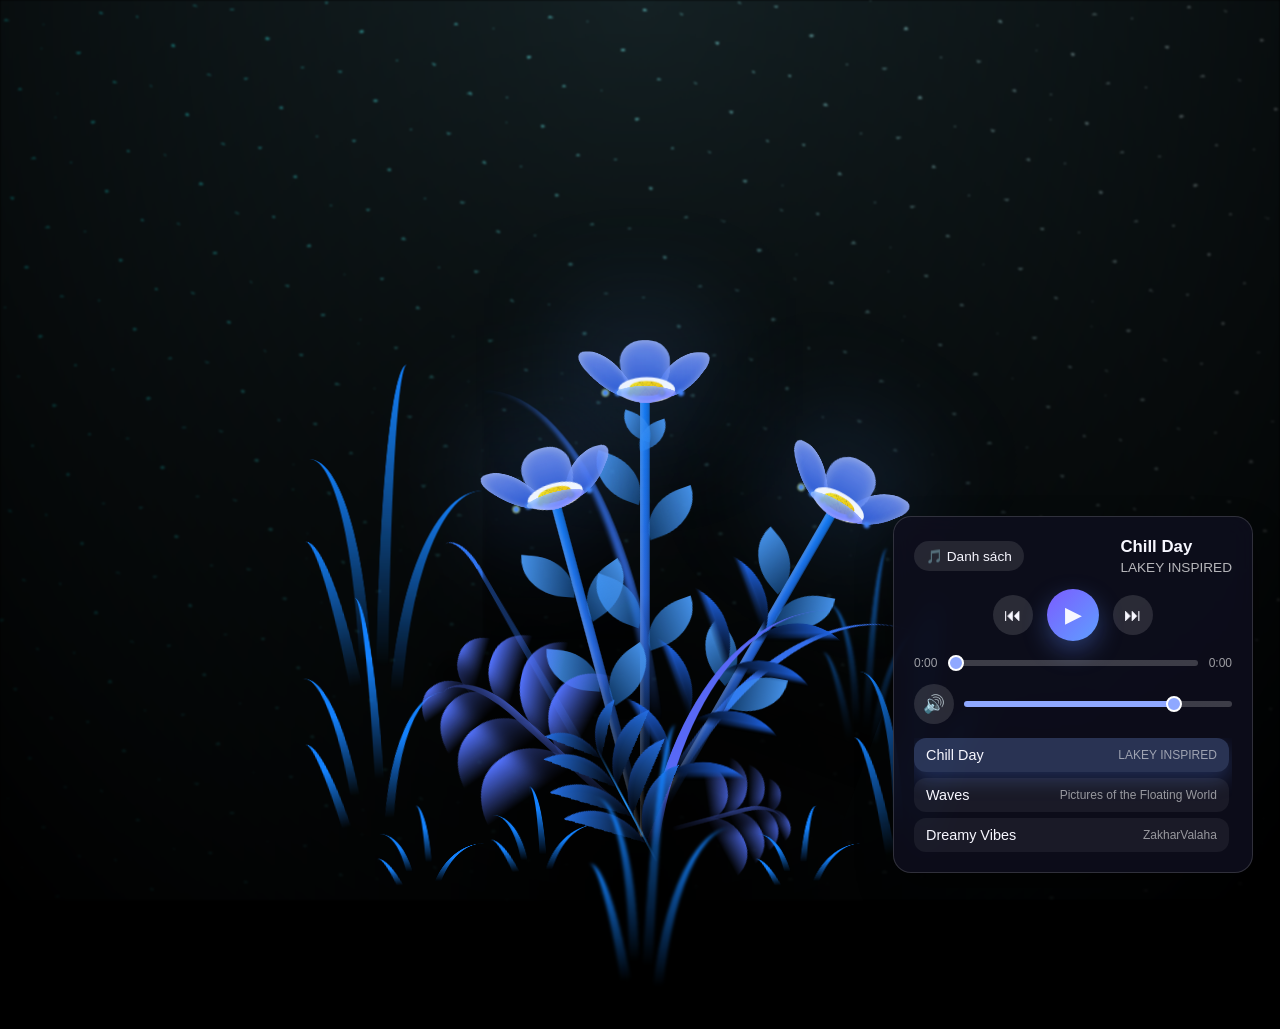
==== commit 2ba6b9be: "Add in-app music player with playlist controls" ====
--- a/index.html
+++ b/index.html
@@ -306,6 +306,35 @@
             </div>
           </div>
         </div>
+
+        <div class="music-player" role="complementary" aria-label="Trình phát nhạc">
+          <div class="music-player__header">
+            <button class="music-player__playlist-toggle" id="toggle-track-list" aria-expanded="false" aria-controls="track-list">
+              🎵 Danh sách
+            </button>
+            <div class="music-player__now-playing" aria-live="polite">
+              <span class="music-player__title" id="track-title">Đang tải...</span>
+              <span class="music-player__artist" id="track-artist"></span>
+            </div>
+          </div>
+          <div class="music-player__controls">
+            <button class="music-player__button" id="prev-track" aria-label="Bài trước">⏮</button>
+            <button class="music-player__button music-player__button--play" id="play-pause" aria-label="Phát hoặc tạm dừng">▶</button>
+            <button class="music-player__button" id="next-track" aria-label="Bài tiếp theo">⏭</button>
+          </div>
+          <div class="music-player__progress">
+            <span class="music-player__time" id="current-time">0:00</span>
+            <input type="range" min="0" max="100" value="0" id="progress-bar" aria-label="Tiến độ bài hát">
+            <span class="music-player__time" id="duration">0:00</span>
+          </div>
+          <div class="music-player__volume">
+            <button class="music-player__button" id="mute-toggle" aria-label="Bật hoặc tắt âm">🔊</button>
+            <input type="range" min="0" max="100" value="80" id="volume-slider" aria-label="Âm lượng">
+          </div>
+          <div class="music-player__playlist" id="track-list" hidden></div>
+          <audio id="audio-player" crossorigin="anonymous"></audio>
+        </div>
+
         <script src="java.js"></script>
 </body>
 </html>
--- a/style.css
+++ b/style.css
@@ -18,6 +18,7 @@
   background-color: var(--dark-color);
   overflow: hidden;
   perspective: 1000px;
+  font-family: "Poppins", "Helvetica Neue", Arial, sans-serif;
 }
 
 
@@ -34,6 +35,217 @@
 .flowers {
   position: relative;
   transform: scale(0.7);
+}
+
+.music-player {
+  position: fixed;
+  bottom: 3vmin;
+  right: 3vmin;
+  width: min(90vw, 360px);
+  background: rgba(15, 15, 30, 0.85);
+  backdrop-filter: blur(12px);
+  border: 1px solid rgba(255, 255, 255, 0.15);
+  border-radius: 18px;
+  padding: 1.25rem;
+  color: #f7f7ff;
+  box-shadow: 0 18px 35px rgba(0, 0, 0, 0.45);
+  display: grid;
+  gap: 0.9rem;
+  z-index: 40;
+}
+
+.music-player__header {
+  display: flex;
+  align-items: center;
+  justify-content: space-between;
+  gap: 0.75rem;
+}
+
+.music-player__now-playing {
+  display: flex;
+  flex-direction: column;
+  gap: 0.15rem;
+  max-width: 70%;
+}
+
+.music-player__title {
+  font-weight: 600;
+  font-size: 1.05rem;
+  white-space: nowrap;
+  overflow: hidden;
+  text-overflow: ellipsis;
+}
+
+.music-player__artist {
+  font-size: 0.85rem;
+  color: rgba(255, 255, 255, 0.7);
+  white-space: nowrap;
+  overflow: hidden;
+  text-overflow: ellipsis;
+}
+
+.music-player__playlist-toggle {
+  background: rgba(255, 255, 255, 0.1);
+  border: none;
+  color: inherit;
+  padding: 0.45rem 0.75rem;
+  border-radius: 999px;
+  font-size: 0.85rem;
+  cursor: pointer;
+  transition: background 0.25s ease, transform 0.25s ease;
+}
+
+.music-player__playlist-toggle:hover,
+.music-player__playlist-toggle:focus-visible {
+  background: rgba(255, 255, 255, 0.2);
+  transform: translateY(-1px);
+}
+
+.music-player__controls {
+  display: flex;
+  align-items: center;
+  justify-content: center;
+  gap: 0.9rem;
+}
+
+.music-player__button {
+  background: rgba(255, 255, 255, 0.12);
+  border: none;
+  color: inherit;
+  width: 2.5rem;
+  height: 2.5rem;
+  border-radius: 50%;
+  font-size: 1.1rem;
+  cursor: pointer;
+  display: inline-flex;
+  align-items: center;
+  justify-content: center;
+  transition: background 0.25s ease, transform 0.25s ease;
+}
+
+.music-player__button:hover,
+.music-player__button:focus-visible {
+  background: rgba(255, 255, 255, 0.25);
+  transform: translateY(-1px);
+}
+
+.music-player__button--play {
+  width: 3.25rem;
+  height: 3.25rem;
+  font-size: 1.35rem;
+  background: linear-gradient(135deg, #7b5cff, #5f9fff);
+  box-shadow: 0 10px 25px rgba(91, 138, 255, 0.35);
+}
+
+.music-player__progress,
+.music-player__volume {
+  display: grid;
+  grid-template-columns: auto 1fr auto;
+  align-items: center;
+  gap: 0.65rem;
+}
+
+.music-player__volume {
+  grid-template-columns: auto 1fr;
+}
+
+.music-player__time {
+  font-size: 0.75rem;
+  color: rgba(255, 255, 255, 0.6);
+}
+
+#progress-bar,
+#volume-slider {
+  -webkit-appearance: none;
+  appearance: none;
+  height: 6px;
+  background: rgba(255, 255, 255, 0.2);
+  border-radius: 999px;
+  outline: none;
+}
+
+#progress-bar::-webkit-slider-thumb,
+#volume-slider::-webkit-slider-thumb {
+  -webkit-appearance: none;
+  appearance: none;
+  width: 16px;
+  height: 16px;
+  border-radius: 50%;
+  background: #8fa8ff;
+  border: 2px solid #fff;
+  cursor: pointer;
+  transition: transform 0.2s ease;
+}
+
+#progress-bar::-webkit-slider-thumb:hover,
+#volume-slider::-webkit-slider-thumb:hover {
+  transform: scale(1.1);
+}
+
+#progress-bar::-moz-range-thumb,
+#volume-slider::-moz-range-thumb {
+  width: 16px;
+  height: 16px;
+  border-radius: 50%;
+  background: #8fa8ff;
+  border: 2px solid #fff;
+  cursor: pointer;
+}
+
+.music-player__playlist {
+  display: grid;
+  gap: 0.4rem;
+  max-height: 220px;
+  overflow-y: auto;
+  padding-right: 0.2rem;
+}
+
+.music-player__track {
+  display: flex;
+  align-items: center;
+  justify-content: space-between;
+  background: rgba(255, 255, 255, 0.06);
+  border: none;
+  color: inherit;
+  padding: 0.55rem 0.75rem;
+  border-radius: 12px;
+  cursor: pointer;
+  text-align: left;
+  transition: background 0.2s ease, transform 0.2s ease;
+}
+
+.music-player__track:hover,
+.music-player__track:focus-visible {
+  background: rgba(255, 255, 255, 0.18);
+  transform: translateY(-1px);
+}
+
+.music-player__track-title {
+  font-size: 0.9rem;
+  font-weight: 500;
+}
+
+.music-player__track-artist {
+  font-size: 0.75rem;
+  color: rgba(255, 255, 255, 0.55);
+}
+
+.music-player__track.is-active {
+  background: rgba(127, 167, 255, 0.25);
+  box-shadow: 0 8px 20px rgba(91, 138, 255, 0.25);
+}
+
+@media (max-width: 720px) {
+  body {
+    align-items: stretch;
+    padding: 1.5rem 0;
+  }
+
+  .music-player {
+    position: static;
+    margin: 0 auto;
+    width: min(100%, 400px);
+  }
 }
 
 .flower {
